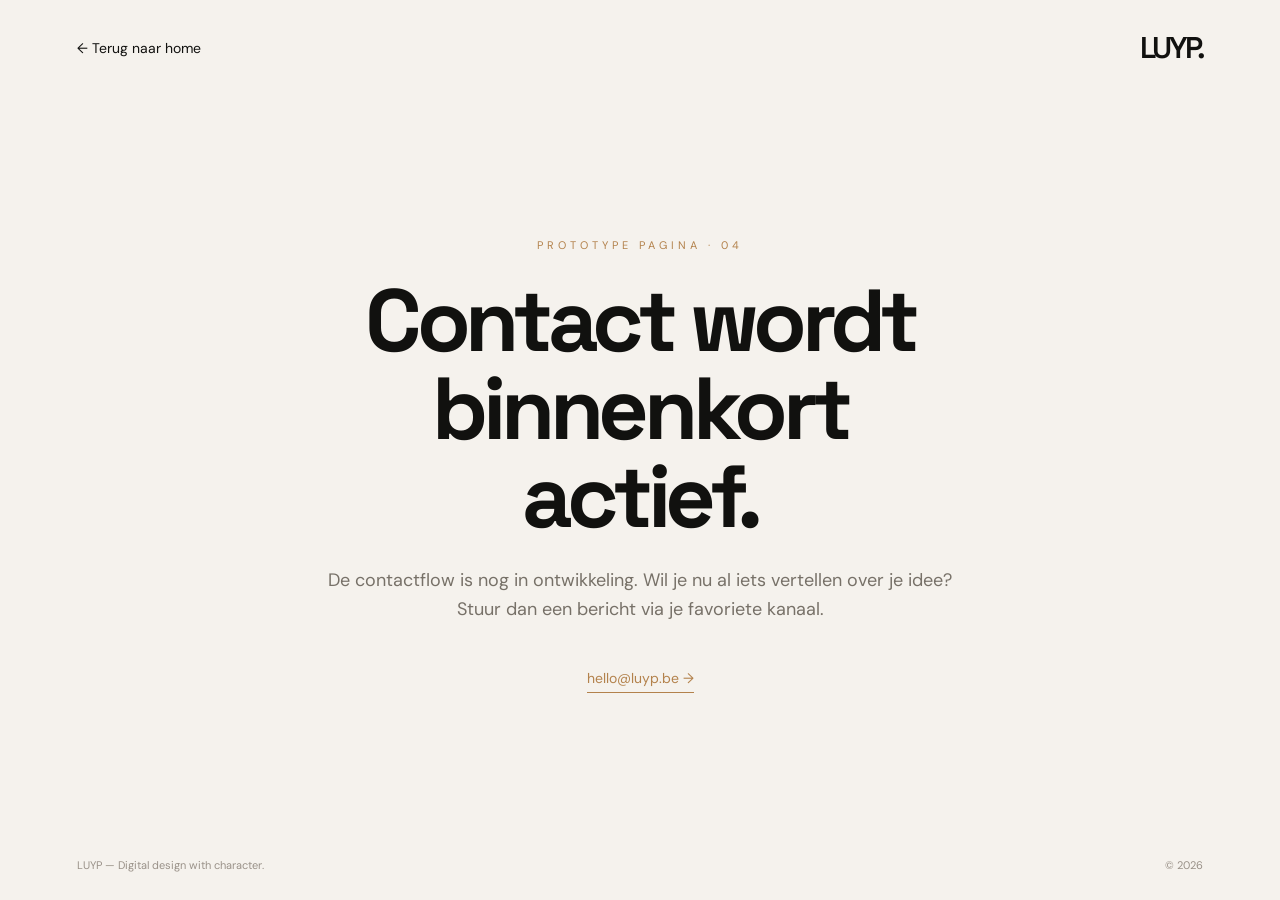
==== contact.html @ 0bcf4371 "Build LUYP homepage and prototype pages" ====
<!doctype html><html lang="nl"><head><meta charset="UTF-8"><meta name="viewport" content="width=device-width,initial-scale=1"><title>Contact — LUYP</title><link rel="stylesheet" href="prototype.css"></head><body><div class="wrap"><div class="top"><a class="back" href="index.html">← Terug naar home</a><a class="logo" href="index.html">LUYP.</a></div><main class="content"><div class="label">Prototype pagina · 04</div><h1>Contact wordt<br>binnenkort actief.</h1><p>De contactflow is nog in ontwikkeling. Wil je nu al iets vertellen over je idee? Stuur dan een bericht via je favoriete kanaal.</p><div class="hint"><a href="mailto:hello@luyp.be">hello@luyp.be →</a></div></main><div class="foot"><span>LUYP — Digital design with character.</span><span>© 2026</span></div></div></body></html>
---- prototype.css ----
@import url('https://fonts.googleapis.com/css2?family=DM+Sans:wght@400;600;700&family=Space+Grotesk:wght@500;600&display=swap');:root{--ink:#11110f;--gold:#b3824c}*{box-sizing:border-box}body{margin:0;background:#f5f2ed;color:var(--ink);font-family:'DM Sans',sans-serif}.wrap{max-width:1440px;min-height:100vh;margin:auto;padding:28px 6%;display:flex;flex-direction:column}.top{display:flex;justify-content:space-between;align-items:center}.top a{color:var(--ink);text-decoration:none}.back{font-size:14px}.logo{font-family:'Space Grotesk';font-weight:600;letter-spacing:-3px;font-size:30px}.content{margin:auto;text-align:center;max-width:650px}.label{font-size:11px;letter-spacing:4px;text-transform:uppercase;color:var(--gold)}h1{font-family:'Space Grotesk';font-size:clamp(44px,7vw,88px);line-height:1;letter-spacing:-.06em;margin:25px 0}p{font-size:18px;color:#777168;line-height:1.6}.hint{margin-top:45px;font-size:14px;color:var(--ink)}.hint a{color:var(--gold);text-decoration:none;border-bottom:1px solid var(--gold);padding-bottom:5px}.foot{font-size:11px;color:#999188;display:flex;justify-content:space-between}
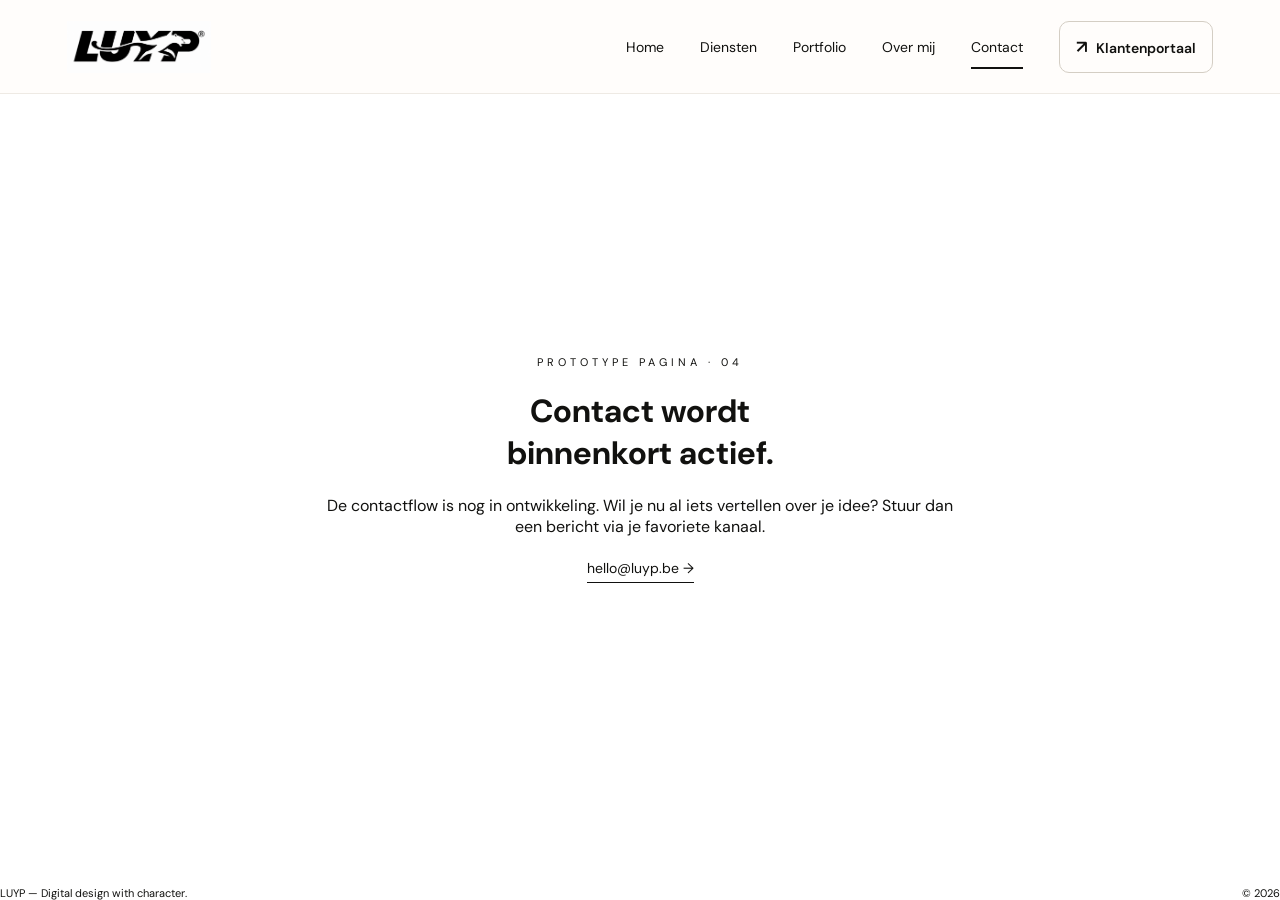
==== commit ef01835f: "Match header across site pages" ====
--- a/contact.html
+++ b/contact.html
@@ -1 +1,36 @@
-<!doctype html><html lang="nl"><head><meta charset="UTF-8"><meta name="viewport" content="width=device-width,initial-scale=1"><title>Contact — LUYP</title><link rel="stylesheet" href="prototype.css"></head><body><div class="wrap"><div class="top"><a class="back" href="index.html">← Terug naar home</a><a class="logo" href="index.html">LUYP.</a></div><main class="content"><div class="label">Prototype pagina · 04</div><h1>Contact wordt<br>binnenkort actief.</h1><p>De contactflow is nog in ontwikkeling. Wil je nu al iets vertellen over je idee? Stuur dan een bericht via je favoriete kanaal.</p><div class="hint"><a href="mailto:hello@luyp.be">hello@luyp.be →</a></div></main><div class="foot"><span>LUYP — Digital design with character.</span><span>© 2026</span></div></div></body></html>
+<!doctype html>
+<html lang="nl">
+<head>
+  <meta charset="UTF-8">
+  <meta name="viewport" content="width=device-width,initial-scale=1">
+  <title>Contact — LUYP</title>
+  <link rel="stylesheet" href="prototype.css">
+  <link rel="stylesheet" href="header.css?v=header-1">
+</head>
+<body>
+  <div class="wrap standard-page-wrap">
+    <header class="standard-header">
+      <a class="standard-brand" href="index.html" aria-label="LUYP home">
+        <video autoplay muted playsinline preload="auto" poster="Minimalistisch LUYP-pantherlogo.png" aria-label="LUYP logo"><source src="loading-video.mp4" type="video/mp4"></video>
+      </a>
+      <button class="standard-menu" type="button" aria-label="Menu openen" aria-expanded="false"><span></span><span></span></button>
+      <nav class="standard-nav" aria-label="Hoofdnavigatie">
+        <a href="index.html">Home</a>
+        <a href="diensten.html">Diensten</a>
+        <a class="" href="portfolio.html">Portfolio</a>
+        <a class="" href="over-mij.html">Over mij</a>
+        <a class="active" href="contact.html">Contact</a>
+        <a class="portal-link" href="klantenportaal.html"><span>↗</span> Klantenportaal</a>
+      </nav>
+    </header>
+    <main class="content">
+      <div class="label">Prototype pagina · 04</div>
+      <h1>Contact wordt<br>binnenkort actief.</h1>
+      <p>De contactflow is nog in ontwikkeling. Wil je nu al iets vertellen over je idee? Stuur dan een bericht via je favoriete kanaal.</p>
+      <div class="hint"><a href="mailto:hello@luyp.be">hello@luyp.be →</a></div>
+    </main>
+    <div class="foot"><span>LUYP — Digital design with character.</span><span>© 2026</span></div>
+  </div>
+  <script src="header.js?v=header-1"></script>
+</body>
+</html>
--- a/prototype.css
+++ b/prototype.css
@@ -1 +1,5 @@
-@import url('https://fonts.googleapis.com/css2?family=DM+Sans:wght@400;600;700&family=Space+Grotesk:wght@500;600&display=swap');:root{--ink:#11110f;--gold:#b3824c}*{box-sizing:border-box}body{margin:0;background:#f5f2ed;color:var(--ink);font-family:'DM Sans',sans-serif}.wrap{max-width:1440px;min-height:100vh;margin:auto;padding:28px 6%;display:flex;flex-direction:column}.top{display:flex;justify-content:space-between;align-items:center}.top a{color:var(--ink);text-decoration:none}.back{font-size:14px}.logo{font-family:'Space Grotesk';font-weight:600;letter-spacing:-3px;font-size:30px}.content{margin:auto;text-align:center;max-width:650px}.label{font-size:11px;letter-spacing:4px;text-transform:uppercase;color:var(--gold)}h1{font-family:'Space Grotesk';font-size:clamp(44px,7vw,88px);line-height:1;letter-spacing:-.06em;margin:25px 0}p{font-size:18px;color:#777168;line-height:1.6}.hint{margin-top:45px;font-size:14px;color:var(--ink)}.hint a{color:var(--gold);text-decoration:none;border-bottom:1px solid var(--gold);padding-bottom:5px}.foot{font-size:11px;color:#999188;display:flex;justify-content:space-between}
+@import url('https://fonts.googleapis.com/css2?family=DM+Sans:wght@400;600;700&family=Space+Grotesk:wght@500;600&display=swap');
+:root{--ink:#11110f;--paper:#f5f2ed;--soft:#e8d5bb;--line:#d9d3c9}*{box-sizing:border-box}html{scroll-behavior:smooth}body{margin:0;background:var(--paper);color:var(--ink);font-family:'DM Sans',sans-serif}.wrap{max-width:1440px;min-height:100vh;margin:auto;padding:28px 6%;display:flex;flex-direction:column}.top{display:flex;justify-content:space-between;align-items:center;position:relative;z-index:3}.top a{color:var(--ink);text-decoration:none}.back{font-size:14px}.content{margin:auto;text-align:center;max-width:650px}.label{font-size:11px;letter-spacing:4px;text-transform:uppercase;color:var(--ink)}.foot{font-size:11px;color:var(--ink);display:flex;justify-content:space-between;padding-top:40px}
+.services-wrap{max-width:1440px;background:#fff;overflow:hidden}.services-content{width:100%;max-width:none;margin:0;text-align:center}.services-hero{height:170vh;position:relative}.hero-stage{height:100vh;position:sticky;top:0;overflow:hidden}.hero-copy,.hero-next{position:absolute;top:50%;width:min(650px,78%);transition:none;will-change:transform,opacity}.hero-copy{left:50%;transform:translate(calc(-50% - (var(--intro-progress,0) * 24vw)), -50%);opacity:calc(1 - (var(--intro-progress,0) * .08))}.hero-next{left:calc(100% - 4%);transform:translate(calc(-1 * var(--intro-progress,0) * 100%), -50%);opacity:var(--intro-progress,0)}.hero-copy h1{font-family:'Space Grotesk';font-size:clamp(62px,9vw,132px);line-height:.91;letter-spacing:-.075em;margin:28px 0 25px}.hero-copy h1 em,.hero-next h2 em{font-style:normal;color:#75604b}.hero-copy>p{max-width:575px;margin:0 auto 26px;color:#65605a;font-size:17px;line-height:1.55}.services-cta{display:inline-flex;align-items:center;gap:17px;padding:13px 20px;border:1px solid var(--ink);border-radius:999px;color:var(--ink);font-size:13px;text-decoration:none;transition:background .2s,color .2s,transform .2s}.services-cta span{font-size:18px;line-height:0}.services-cta:hover{background:var(--ink);color:#fff;transform:translateY(-2px)}.hero-next{text-align:left}.overview-label{font-size:11px;letter-spacing:3px;text-transform:uppercase;color:#75604b}.hero-next h2{font-family:'Space Grotesk';font-size:clamp(47px,6vw,88px);line-height:.96;letter-spacing:-.07em;max-width:750px;margin:25px 0 28px}.hero-next>p{max-width:390px;color:#65605a;font-size:16px;line-height:1.55;margin:0}
+.services-overview{padding:105px 8% 85px;text-align:left}.service-list{display:flex;flex-direction:column;gap:22px;text-align:left}.service-category{position:relative;padding:30px;border:1px solid var(--line);border-radius:28px;overflow:hidden}.service-category:nth-child(2){transform:rotate(.7deg);margin-inline:4%}.service-category:nth-child(3){transform:rotate(-.5deg);margin-inline:1%}.category-digital{background:#fbfaf8}.category-contact{background:var(--soft)}.category-brand{background:var(--ink);color:#fff}.category-heading{display:grid;grid-template-columns:.7fr 1.2fr .8fr;gap:24px;align-items:start;margin-bottom:25px}.category-heading>span{font-size:10px;letter-spacing:2px;text-transform:uppercase}.category-heading h3{font-family:'Space Grotesk';font-size:clamp(27px,3vw,42px);letter-spacing:-.055em;line-height:1;margin:0}.category-heading p{font-size:13px;line-height:1.45;max-width:230px;margin:0;color:inherit;opacity:.72}.category-cards{display:grid;grid-template-columns:repeat(2,minmax(0,1fr));gap:12px}.category-cards article{padding:22px;background:var(--paper);border-radius:18px;min-height:155px;transition:transform .2s}.category-cards article:nth-child(2){transform:translateY(10px) rotate(-1deg)}.category-cards article:hover{transform:translateY(-5px) rotate(-1deg)}.category-cards article>span{font-size:11px;letter-spacing:2px}.category-cards h4{font-family:'Space Grotesk';font-size:23px;letter-spacing:-.04em;margin:18px 0 8px}.category-cards p{font-size:14px;line-height:1.5;margin:0;color:var(--ink)}.hint{margin:22px 0 8px;font-size:14px}.hint a{color:var(--ink);text-decoration:none;border-bottom:1px solid var(--ink);padding-bottom:5px}
+@media(max-width:760px){.services-wrap{padding:22px 20px}.services-hero{height:155vh}.hero-copy,.hero-next{width:calc(100% - 16px)}.hero-copy h1{font-size:clamp(54px,16vw,86px)}.hero-copy>p{font-size:15px}.hero-copy{transform:translate(calc(-50% - (var(--intro-progress,0) * 8vw)), -50%)}.hero-next{left:106%;transform:translate(calc(-1 * var(--intro-progress,0) * 98%), -50%)}.hero-next h2{font-size:clamp(43px,13vw,68px);margin:20px 0 26px}.hero-next>p{font-size:15px}.services-overview{padding:78px 0 66px}.service-category{padding:23px;border-radius:22px}.service-category:nth-child(2),.service-category:nth-child(3){margin-inline:0;transform:none}.category-heading{display:block}.category-heading h3{margin:15px 0 9px}.category-heading p{max-width:290px}.category-cards{grid-template-columns:1fr}.category-cards article:nth-child(2){transform:none}.foot{gap:12px;flex-direction:column;padding-top:30px}}
--- a/header.css
+++ b/header.css
@@ -0,0 +1,13 @@
+.standard-page-wrap{max-width:none;min-height:100vh;padding:0;background:#fff}
+.standard-header{height:94px;padding:0 5.2%;display:flex;align-items:center;justify-content:space-between;border-bottom:1px solid #eeeae4;background:#fffdfb;position:relative;z-index:5}
+.standard-brand{display:block;width:144px;height:52px;overflow:hidden}
+.standard-brand video{display:block;width:100%;height:100%;object-fit:cover;object-position:center;background:#fff}
+.standard-menu{display:none;background:none;border:0;padding:5px}
+.standard-menu span{display:block;width:25px;height:2px;background:#11110f;margin:5px}
+.standard-nav{display:flex;align-items:center;gap:36px;font-size:14px}
+.standard-nav a{color:#11110f;text-decoration:none;position:relative;white-space:nowrap}
+.standard-nav a:not(.portal-link):after{content:'';position:absolute;bottom:-13px;left:0;width:0;height:2px;background:#11110f;transition:.25s}
+.standard-nav a:hover:after,.standard-nav a.active:after{width:100%}
+.standard-nav .portal-link{border:1px solid #d4cec4;border-radius:10px;padding:13px 16px;font-weight:600}
+.standard-nav .portal-link span{font-size:18px;margin-right:5px}
+@media(max-width:900px){.standard-header{height:auto;min-height:76px;padding:0 5.2%;gap:18px}.standard-brand{width:122px;flex:0 0 122px}.standard-menu{display:block}.standard-nav{display:none;position:absolute;top:76px;left:0;right:0;padding:25px;z-index:4;background:#fff;flex-direction:column;align-items:flex-start;gap:20px;box-shadow:0 15px 30px #00000010}.standard-nav.open{display:flex}.standard-menu[aria-expanded="true"] span:first-child{transform:rotate(45deg) translate(2px,3px)}.standard-menu[aria-expanded="true"] span:last-child{transform:rotate(-45deg) translate(2px,-3px)}}
